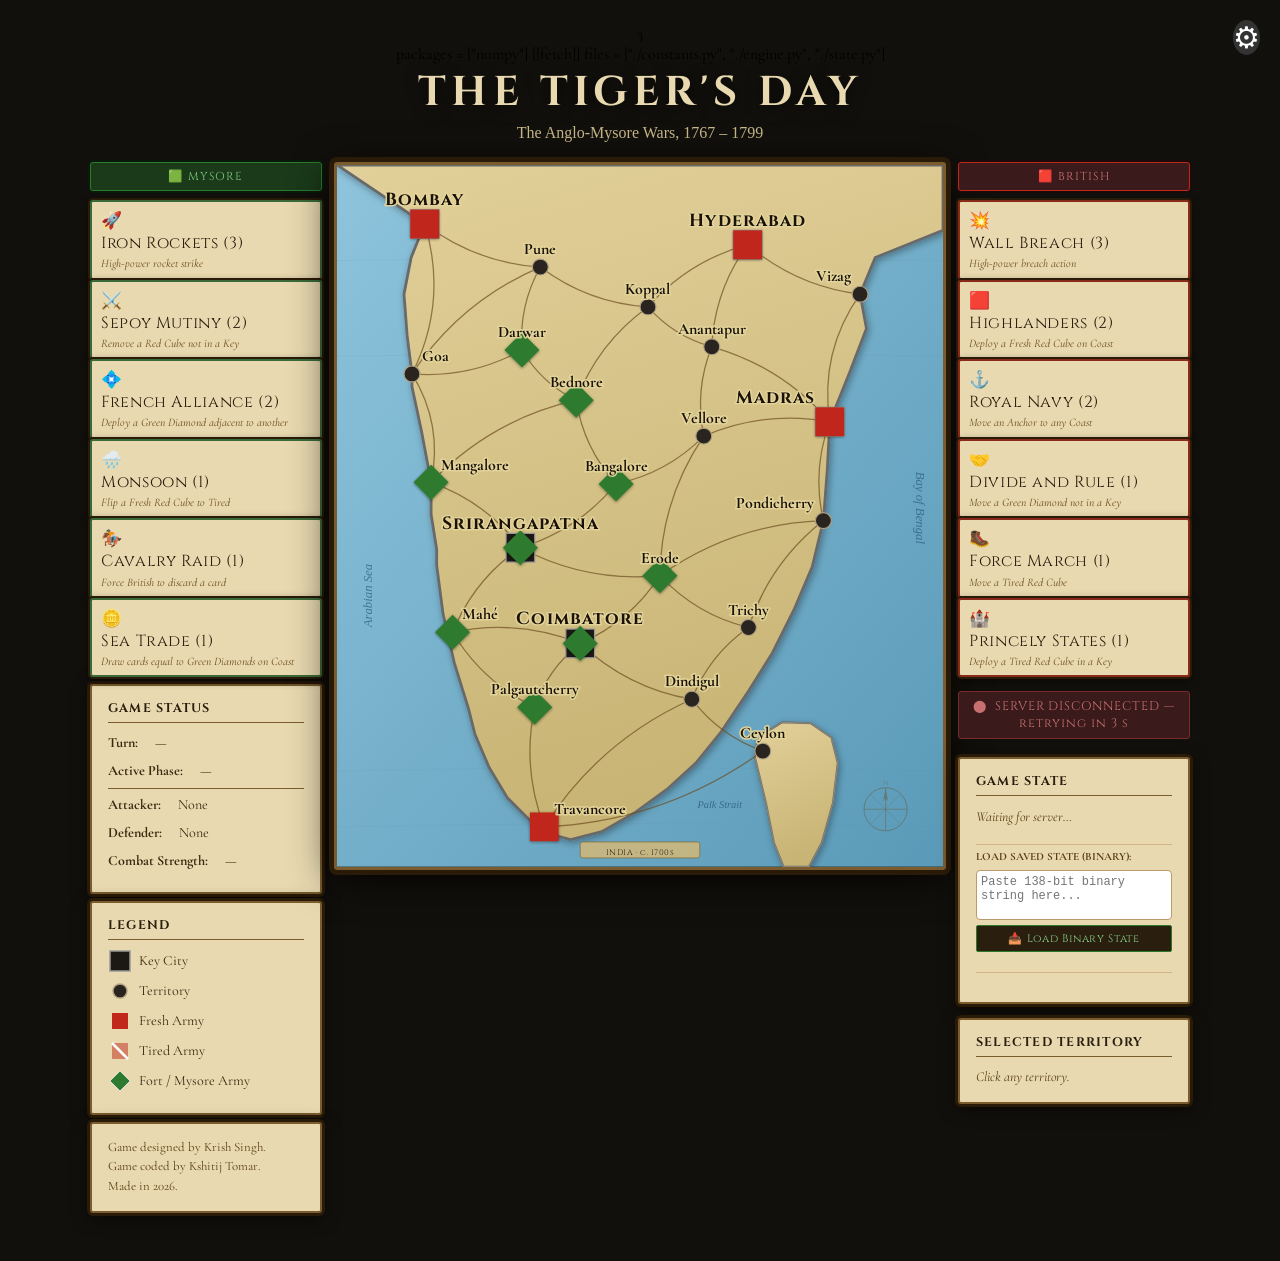
==== game/index.html @ f8526ede "refactor: pyscript integration" ====
<!DOCTYPE html>
<html lang="en">
<head>
    <meta charset="UTF-8">
    <meta name="viewport" content="width=device-width, initial-scale=1.0">
    <title>The Tiger's Day – The Anglo-Mysore Wars</title>
    
    <link href="https://fonts.googleapis.com/css2?family=IM+Fell+English:ital@0;1&family=Cinzel:wght@400;700&family=Cormorant+Garamond:ital,wght@0,400;0,600;1,400&display=swap" rel="stylesheet">
    3
    <link rel="stylesheet" href="https://pyscript.net/releases/2023.11.1/core.css" />
    <script type="module" src="https://pyscript.net/releases/2023.11.1/core.js"></script>
    
    <py-config>
        packages = ["numpy"]
    
        [[fetch]]
        files = ["./constants.py", "./engine.py", "./state.py"]
    </py-config>

    <style>
        /* All original styles remain perfectly intact */
        :root { --parchment: #e8d9b0; --ink: #2a1f0e; --border: #7a5c2e; }
        * { box-sizing: border-box; margin: 0; padding: 0; }
        body { background: #12100c; display: flex; flex-direction: column; align-items: center; min-height: 100vh; padding: 24px 12px 48px; font-family: 'Cormorant Garamond', serif; }
        header { text-align: center; margin-bottom: 20px; animation: fadeDown .8s ease both; }
        header h1 { font-family: 'Cinzel', serif; font-size: clamp(1.5rem, 4vw, 2.6rem); color: #e8d9b0; letter-spacing: .13em; text-shadow: 0 2px 16px #000b; }
        header p { font-family: 'IM Fell English', serif; color: #c9b98a; font-size: 1rem; margin-top: 4px; }
        .layout { display: flex; gap: 12px; align-items: flex-start; width: 100%; max-width: 1100px; }
        .map-card { flex: 1 1 660px; border: 3px solid var(--border); border-radius: 3px; box-shadow: 0 0 0 5px #2a1a08, 0 8px 40px #000d; overflow: hidden; animation: fadeIn 1s ease both .15s; }
        svg#board { display: block; width: 100%; height: auto; }
        .left-section { flex: 0 0 232px; display: flex; flex-direction: column; gap: 7px; animation: fadeIn 1s ease both .3s; }
        .cards-col-header { font-family: 'Cinzel', serif; font-size: .72rem; letter-spacing: .1em; padding: 6px 8px; border-radius: 3px; text-align: center; margin-bottom: 2px; }
        .mysore-col-header { background: #1a3a1a; color: #7acc7a; border: 1px solid #2e7a2e; box-shadow: 0 0 0 2px #0a1a0a; }
        .british-col-header { background: #3a1a1a; color: #cc7070; border: 1px solid #c0281a; box-shadow: 0 0 0 2px #1a0a0a; }
        .player-card { background: var(--parchment); border: 2px solid var(--border); border-radius: 3px; box-shadow: 0 0 0 2px #2a1a08, 0 3px 10px #000a; padding: 8px 9px 7px; cursor: pointer; transition: box-shadow .15s, transform .1s, opacity .2s, filter .2s; position: relative; }
        .player-card:hover:not(.used) { box-shadow: 0 0 0 2px #2a1a08, 0 5px 18px #0009; transform: translateY(-2px); }
        .player-card.used { filter: grayscale(1) brightness(.7); opacity: .45; cursor: default; pointer-events: none; }
        .mysore-card { border-color: #3a6a3a; }
        .british-card { border-color: #8a2a1a; }
        .player-card .card-icon { font-size: 1.05rem; margin-bottom: 3px; display: block; }
        .player-card .card-name { font-family: 'Cinzel', serif; font-size: rem; letter-spacing: .04em; color: var(--ink); line-height: 1.2; margin-bottom: 3px; }
        .player-card .card-desc { font-family: 'Cormorant Garamond', serif; font-style: italic; font-size: .72rem; color: #6a4a1a; line-height: 1.25; }
        .used-badge { display: none; position: absolute; top: 4px; right: 5px; font-size: .55rem; font-family: 'Cinzel', serif; color: #888; letter-spacing: .05em; }
        .player-card.used .used-badge { display: block; }
        .right-section { flex: 0 0 232px; display: flex; flex-direction: column; gap: 14px; animation: fadeIn 1s ease both .3s; }
        .sidebar { display: flex; flex-direction: column; gap: 14px; }
        .panel { background: var(--parchment); border: 2px solid var(--border); border-radius: 3px; box-shadow: 0 0 0 3px #2a1a08, 0 4px 18px #000a; padding: 14px 16px; }
        .panel h2 { font-family: 'Cinzel', serif; font-size: .78rem; letter-spacing: .1em; color: var(--ink); border-bottom: 1px solid var(--border); padding-bottom: 5px; margin-bottom: 9px; }
        .panel p, .panel li { font-size: .88rem; color: #3a2a10; line-height: 1.55; }
        .panel ul { list-style: none; padding: 0; }
        .panel ul li { margin-bottom: 6px; display: flex; align-items: center; gap: 7px; }
        .quote { font-family: 'IM Fell English', serif; font-style: italic; font-size: .86rem; color: #5a3e18; line-height: 1.6; text-align: center; }
        .action-btn { font-family: 'Cinzel', serif; font-size: .68rem; letter-spacing: .06em; background: #2a1f0e; color: #c9b98a; border: 1px solid var(--border); border-radius: 2px; padding: 5px 10px; cursor: pointer; transition: background .15s; width: 100%; margin-bottom: 5px; }
        .action-btn:hover { background: #3a2f1e; }
        .action-btn.danger { border-color: #8a2a1a; color: #cc8888; }
        .action-btn.safe { border-color: #2a7a2a; color: #88cc88; }
        #status-bar { font-family: 'Cinzel', serif; font-size: .78rem; letter-spacing: .08em; padding: 6px 12px; border-radius: 3px; margin-bottom: 4px; text-align: center; transition: background .3s, color .3s; }
        #status-bar.connected { background: #2a3a1a; color: #8ec870; border: 1px solid #4a7a2a; }
        #status-bar.disconnected { background: #3a1a1a; color: #c87070; border: 1px solid #7a2a2a; }
        #status-bar.waiting { background: #2a2a1a; color: #c8c070; border: 1px solid #7a7a2a; }
        #tooltip { position: fixed; background: #efe0bc; border: 1px solid #7a5c2e; border-radius: 3px; padding: 7px 11px; font-family: 'Cormorant Garamond', serif; font-size: .88rem; color: var(--ink); pointer-events: none; opacity: 0; transition: opacity .15s; z-index: 200; max-width: 170px; box-shadow: 0 3px 12px #0006; }
        #tooltip.show { opacity: 1; }
        #tooltip b { font-family: 'Cinzel', serif; font-size: .75rem; display: block; margin-bottom: 2px; }
        .node-group { cursor: pointer; }
        .node-group.selected-source .sel-ring { opacity: 1 !important; }
        #settings-container { position: fixed; top: 20px; right: 20px; text-align: right; z-index: 1000; }
        #settings-icon { font-size: 30px; background-color: #333; color: white; border-radius: 50%; border: none; cursor: pointer; transition: transform 0.3s ease; }
        #settings-icon:hover { transform: rotate(90deg); }
        #settings-menu { background: rgba(255,255,255,.9); border: 1px solid #ccc; padding: 15px; border-radius: 8px; margin-top: 10px; box-shadow: 0 4px 6px rgba(0,0,0,.1); display: flex; flex-direction: column; gap: 8px; }
        #settings-menu button { font-family: 'Cinzel', serif; font-size: .75rem; padding: 6px 12px; cursor: pointer; border-radius: 2px; border: 1px solid #999; background: #f5f0e8; }
        .hidden { display: none !important; }
        @keyframes fadeIn { from{opacity:0;transform:translateY(10px)} to{opacity:1;transform:none} }
        @keyframes fadeDown { from{opacity:0;transform:translateY(-10px)} to{opacity:1;transform:none} }
    </style>
</head>
<body>

<script type="py" src="./state.py" config="py-config"> </script>

<div id="settings-container">
    <button id="settings-icon" onclick="toggleSettings()">⚙</button>
    <div id="settings-menu" class="hidden">
        <button onclick="sendReset()">Reset Board</button>
        <button onclick="sendUndo()">↩ Undo Last Move</button>
        <button onclick="saveState()">💾 Save Progress</button>
    </div>
</div>

<header>
    <h1>THE TIGER'S DAY</h1>
    <p>The Anglo-Mysore Wars, 1767 – 1799</p>
</header>

<div class="layout">
    <div class="left-section" id="mysore-col">
        <div class="cards-col-header mysore-col-header">🟩 MYSORE</div>
        <div id="mysore-cards-list"></div>
        
    <div class="panel" id="combat-info-panel">
        <h2>GAME STATUS</h2>
        <ul style="font-size: .88rem; color: #3a2a10; line-height: 1.55;">
            <li><strong>Turn:</strong>&nbsp;<span id="ui-turn-number">—</span></li>
            <li><strong>Active Phase:</strong>&nbsp;<span id="ui-who-move">—</span></li>
            <hr style="border: 0; border-top: 1px solid #7a5c2e; margin: 5px 0;">
            <li><strong>Attacker:</strong>&nbsp;<span id="ui-attacker">None</span></li>
            <li><strong>Defender:</strong>&nbsp;<span id="ui-defender">None</span></li>
            <li><strong>Combat Strength:</strong>&nbsp;<span id="ui-combat-strength">—</span></li>
        </ul>
    </div>

        <div class="panel">
            <h2>LEGEND</h2>
            <ul>
                <li><svg width="24" height="24"><rect x="2" y="2" width="20" height="20" fill="#1c1814" stroke="#999" stroke-width="1.5"/></svg> Key City</li>
                <li><svg width="24" height="24"><circle cx="12" cy="12" r="7" fill="#2a2420" stroke="#b0a080" stroke-width="1.4"/></svg> Territory</li>
                <li><svg width="24" height="24"><rect x="4" y="4" width="16" height="16" fill="#c0281a"/></svg> Fresh Army</li>
                <li><svg width="24" height="24"><rect x="4" y="4" width="16" height="16" fill="#c0281a" opacity=".5"/><line x1="4" y1="4" x2="20" y2="20" stroke="white" stroke-width="2.5"/></svg> Tired Army</li>
                <li><svg width="24" height="24"><polygon points="12,2 22,12 12,22 2,12" fill="#2e7a2e" stroke="#eee" stroke-width=".8"/></svg> Fort / Mysore Army</li>
            </ul>
        </div>
        <div class="panel">
            <p style="font-size:.8rem;color:#5a3e18">Game designed by Krish Singh.</p>
            <p style="font-size:.8rem;color:#5a3e18">Game coded by Kshitij Tomar.</p>
            <p style="font-size:.8rem;color:#5a3e18">Made in 2026.</p>
        </div>
    </div>

    <div class="map-card">
        <svg id="board" viewBox="0 0 760 880" xmlns="http://www.w3.org/2000/svg">
            <defs>
                <linearGradient id="seaGrad" x1="0" y1="0" x2="1" y2="1"><stop offset="0%" stop-color="#8ec4dc"/><stop offset="100%" stop-color="#5a9ab8"/></linearGradient>
                <linearGradient id="landGrad" x1="0" y1="0" x2=".25" y2="1"><stop offset="0%" stop-color="#e2d09a"/><stop offset="100%" stop-color="#c8b474"/></linearGradient>
                <filter id="landshadow"><feDropShadow dx="2" dy="3" stdDeviation="5" flood-color="#0005"/></filter>
                <filter id="nshadow"><feDropShadow dx="0" dy="1" stdDeviation="2" flood-color="#0007"/></filter>
            </defs>
            <rect width="760" height="880" fill="url(#seaGrad)"/>
            <g stroke="#4e88a8" stroke-width=".5" opacity=".25" fill="none">
                <path d="M0,120 Q380,112 760,120"/> <path d="M0,240 Q380,232 760,240"/>
                <path d="M0,760 Q380,752 760,760"/> <path d="M0,830 Q380,822 760,830"/>
            </g>
            <path id="india" d="M 0,0 L 760,0 L 760,82 L 675,116 L 656,162 L 664,205 L 643,260 L 618,322 L 615,380 L 610,446 L 596,504 L 573,558 L 546,612 L 514,663 L 481,712 L 450,750 L 415,782 L 374,812 L 332,836 L 293,846 L 263,838 L 240,820 L 214,794 L 191,756 L 173,714 L 165,682 L 147,624 L 133,563 L 125,502 L 125,482 L 118,438 L 118,398 L 106,334 L 94,278 L 94,262 L 88,214 L 84,162 L 93,116 L 110,74 L 0,0 Z" fill="url(#landGrad)" stroke="#68696b" stroke-width="3.5" filter="url(#landshadow)"/>
            <path id="ceylon-land" d="M 528,718 L 558,699 L 594,700 L 620,718 L 628,750 L 622,800 L 608,850 L 592,880 L 560,880 L 548,850 L 538,800 L 524,742 Z" fill="url(#landGrad)" stroke="#68696b" stroke-width="2.5" filter="url(#landshadow)"/>
            <path d="M 528,718 L 558,699 L 594,700 L 620,718 L 628,750 L 622,800 L 608,850 L 592,880 L 560,880 L 548,850 L 538,800 L 524,742 Z" fill="none" stroke="#e0cfa0" stroke-width=".8" opacity=".5"/>
            <text x="44" y="540" text-anchor="middle" font-family="IM Fell English,serif" font-style="italic" font-size="16" fill="#2a5a7a" opacity=".7" transform="rotate(-90,44,540)">Arabian Sea</text>
            <text x="726" y="430" text-anchor="middle" font-family="IM Fell English,serif" font-style="italic" font-size="16" fill="#2a5a7a" opacity=".7" transform="rotate(90,726,430)">Bay of Bengal</text>
            <text x="480" y="806" text-anchor="middle" font-family="IM Fell English,serif" font-style="italic" font-size="13" fill="#2a5a7a" opacity=".75">Palk Strait</text>
            <g transform="translate(688,808)" opacity=".45">
                <circle r="27" fill="none" stroke="#6a4c1e" stroke-width="1.2"/>
                <line x1="0" y1="-27" x2="0" y2="27" stroke="#6a4c1e" stroke-width="1"/>
                <line x1="-27" y1="0" x2="27" y2="0" stroke="#6a4c1e" stroke-width="1"/>
                <line x1="-19" y1="-19" x2="19" y2="19" stroke="#6a4c1e" stroke-width=".5"/>
                <line x1="19" y1="-19" x2="-19" y2="19" stroke="#6a4c1e" stroke-width=".5"/>
                <polygon points="0,-27 3,-10 0,-14 -3,-10" fill="#6a4c1e"/>
                <text y="-31" text-anchor="middle" font-size="8" font-family="Cinzel,serif" fill="#6a4c1e">N</text>
            </g>
            <g transform="translate(380,860)">
                <rect x="-75" y="-11" width="150" height="20" rx="3" fill="#cdb87e" stroke="#8a6a2e" stroke-width="1" opacity=".9"/>
                <text text-anchor="middle" y="5" font-family="Cinzel,serif" font-size="10" fill="#2a1f0e" letter-spacing=".07em">INDIA · c. 1700s</text>
            </g>
            <g id="edge-layer"></g>
            <g id="node-layer"></g>
        </svg>
    </div>

    <div class="right-section">
        <div class="left-section" id="british-col" style="flex:none">
            <div class="cards-col-header british-col-header">🟥 BRITISH</div>
            <div id="british-cards-list"></div>
        </div>

        <div class="sidebar">
            <div id="status-bar" class="disconnected">⬤ &nbsp;NOT CONNECTED</div>
            <div class="panel">
                <h2>GAME STATE</h2>
                <div id="game-state-panel" style="font-size:.86rem;color:#5a3e18;line-height:1.7"><em>Waiting for server…</em></div>

                <div style="margin-top:15px; border-top: 1px solid #d2b48c; pt: 10px;">
                    <label for="save-input" style="font-size: 0.7rem; font-weight: bold; color: #5a3e18;">LOAD SAVED STATE (BINARY):</label>
                    <textarea id="save-input" 
                            placeholder="Paste 138-bit binary string here..." 
                            style="width: 100%; height: 50px; font-family: monospace; font-size: 0.75rem; margin-top: 5px; border: 1px solid #bc9a6c; border-radius: 4px; padding: 4px; resize: none;"></textarea>
                    
                    <button id="load-state-btn" class="action-btn safe">📥 Load Binary State</button>
                </div>
                <hr style="border: 0; border-top: 1px solid #d2b48c; margin: 15px 0;">
            </div>

            <div class="panel">
                <h2>SELECTED TERRITORY</h2>
                <div id="info-panel" style="font-size:.86rem;color:#5a3e18;line-height:1.6"><em>Click any territory.</em></div>
                <div id="action-buttons" style="margin-top:9px;display:none;flex-direction:column;gap:4px">
                    <button class="action-btn" onclick="setTired()">😴 Set Army Tired</button>
                    <button class="action-btn" onclick="setActive()">⚡ Refresh Army</button>
                </div>
            </div>
        </div>
    </div>
</div>

<div id="tooltip"></div>

<script>

var NODES = {
  Bombay:        { x:110, y: 74,  owner:'british', armyType:'active',  key:true,  coast:true,  labelAnchor:{anchor:'middle', dx:0,   dy:-24} },
  Hyderabad:     { x:515, y:100,  owner:'british', armyType:'active',  key:true,  coast:false, labelAnchor:{anchor:'middle', dx:0,   dy:-24} },
  Madras:        { x:618, y:322,  owner:'british', armyType:'active',  key:true,  coast:true,  labelAnchor:{anchor:'end',    dx:-18, dy:-24} },
  Srirangapatna: { x:230, y:480,  owner:'mysore',  armyType:'fort',    key:true,  coast:false, labelAnchor:{anchor:'middle', dx:0,   dy:-24} },
  Coimbatore:    { x:305, y:600,  owner:'mysore',  armyType:'fort',    key:true,  coast:false, labelAnchor:{anchor:'middle', dx:0,   dy:-24} },
  Pune:          { x:255, y:128,  owner:'empty',   armyType:'empty',   key:false, coast:false },
  Koppal:        { x:390, y:178,  owner:'empty',   armyType:'empty',   key:false, coast:false },
  Vizag:         { x:656, y:162,  owner:'empty',   armyType:'empty',   key:false, coast:true,  labelAnchor:{anchor:'end',   dx:-12, dy:-16} },
  Goa:           { x: 94, y:262,  owner:'empty',   armyType:'empty',   key:false, coast:true,  labelAnchor:{anchor:'start', dx: 12, dy:-16} },
  Darwar:        { x:232, y:232,  owner:'mysore',  armyType:'fort',    key:false, coast:false },
  Anantapur:     { x:470, y:228,  owner:'empty',   armyType:'empty',   key:false, coast:false },
  Bednore:       { x:300, y:295,  owner:'mysore',  armyType:'fort',    key:false, coast:false },
  Mangalore:     { x:118, y:398,  owner:'mysore',  armyType:'fort',    key:false, coast:true,  labelAnchor:{anchor:'start', dx: 12, dy:-16} },
  Bangalore:     { x:350, y:400,  owner:'mysore',  armyType:'fort',    key:false, coast:false },
  Vellore:       { x:460, y:340,  owner:'empty',   armyType:'empty',   key:false, coast:false },
  'Mahé':        { x:145, y:586,  owner:'mysore',  armyType:'fort',    key:false, coast:true,  labelAnchor:{anchor:'start', dx: 12, dy:-16} },
  Pondicherry:   { x:610, y:446,  owner:'empty',   armyType:'empty',   key:false, coast:true,  labelAnchor:{anchor:'end',   dx:-12, dy:-16} },
  Erode:         { x:405, y:515,  owner:'mysore',  armyType:'fort',    key:false, coast:false },
  Trichy:        { x:516, y:580,  owner:'empty',   armyType:'empty',   key:false, coast:false },
  Palgautcherry: { x:248, y:680,  owner:'mysore',  armyType:'fort',    key:false, coast:false },
  Dindigul:      { x:445, y:670,  owner:'empty',   armyType:'empty',   key:false, coast:false },
  Travancore:    { x:260, y:830,  owner:'british', armyType:'active',  key:false, coast:true,  labelAnchor:{anchor:'start', dx: 12, dy:-16} },
  Ceylon:        { x:534, y:735,  owner:'empty',   armyType:'empty',   key:false, coast:true  },
};

const EDGES = [
  ['Bombay', 'Pune'],
  ['Bombay', 'Goa', {curve: -0.2}],
  ['Hyderabad', 'Koppal'],
  ['Hyderabad', 'Vizag'],
  ['Hyderabad', 'Anantapur'],
  ['Madras', 'Vizag', {curve: -0.2}],
  ['Madras', 'Anantapur'],
  ['Madras', 'Vellore'],
  ['Madras', 'Pondicherry'],
  ['Srirangapatna', 'Mangalore'],
  ['Srirangapatna', 'Bangalore'],
  ['Srirangapatna', 'Mahé'],
  ['Srirangapatna', 'Erode'],
  ['Coimbatore', 'Mahé'],
  ['Coimbatore', 'Erode'],
  ['Coimbatore', 'Palgautcherry'],
  ['Coimbatore', 'Dindigul'],
  ['Pune', 'Koppal'],
  ['Pune', 'Goa'],
  ['Pune', 'Darwar'],
  ['Koppal', 'Anantapur'],
  ['Koppal', 'Bednore'],
  ['Goa', 'Darwar'],
  ['Goa', 'Mangalore', {curve: -0.2}],
  ['Darwar', 'Bednore'],
  ['Anantapur', 'Vellore'],
  ['Bednore', 'Mangalore'],
  ['Bednore', 'Bangalore'],
  ['Bangalore', 'Vellore'],
  ['Vellore', 'Erode'],
  ['Mahé', 'Palgautcherry'],
  ['Pondicherry', 'Erode'],
  ['Pondicherry', 'Trichy'],
  ['Erode', 'Trichy'],
  ['Trichy', 'Dindigul'],
  ['Palgautcherry', 'Travancore'],
  ['Dindigul', 'Travancore'],
  ['Dindigul', 'Ceylon'],
  ['Travancore', 'Ceylon']
];

const adjacency = {};
for (const [a, b] of EDGES) {
  (adjacency[a] = adjacency[a] || []).push(b);
  (adjacency[b] = adjacency[b] || []).push(a);
}
for (const k of Object.keys(adjacency)) adjacency[k] = [...new Set(adjacency[k])];

const BRITISH_CARD_DATA = [
  { name: 'Wall Breach (3)',      icon: '💥',  desc: 'High-power breach action' },
  { name: 'Highlanders (2)',      icon: '🟥',  desc: 'Deploy a Fresh Red Cube on Coast' },
  { name: 'Royal Navy (2)',       icon: '⚓',  desc: 'Move an Anchor to any Coast' },
  { name: 'Divide and Rule (1)',  icon: '🤝',  desc: 'Move a Green Diamond not in a Key' },
  { name: 'Force March (1)',      icon: '🥾',  desc: 'Move a Tired Red Cube' },
  { name: 'Princely States (1)',  icon: '🏰',  desc: 'Deploy a Tired Red Cube in a Key' },
];

const MYSORE_CARD_DATA = [
  { name: 'Iron Rockets (3)',     icon: '🚀',  desc: 'High-power rocket strike' },
  { name: 'Sepoy Mutiny (2)',     icon: '⚔️',  desc: 'Remove a Red Cube not in a Key' },
  { name: 'French Alliance (2)',  icon: '💠',  desc: 'Deploy a Green Diamond adjacent to another' },
  { name: 'Monsoon (1)',          icon: '🌧️',  desc: 'Flip a Fresh Red Cube to Tired' },
  { name: 'Cavalry Raid (1)',     icon: '🏇',  desc: 'Force British to discard a card' },
  { name: 'Sea Trade (1)',        icon: '🪙',  desc: 'Draw cards equal to Green Diamonds on Coast' },
];

const SVG_NS = 'http://www.w3.org/2000/svg';

function splineControlPoint(ax, ay, bx, by, f=0.18) {
  const mx=(ax+bx)/2, my=(ay+by)/2, dx=bx-ax, dy=by-ay;
  const len=Math.sqrt(dx*dx+dy*dy);
  return { cx: mx+(-dy/len)*len*f, cy: my+(dx/len)*len*f };
}

function renderEdges() {
  const layer = document.getElementById('edge-layer');
  layer.innerHTML = '';
  for (const edge of EDGES) {
    const [aName, bName, opts={}] = edge;
    const a=NODES[aName], b=NODES[bName];
    if (!a||!b) continue;
    const {cx,cy} = splineControlPoint(a.x,a.y,b.x,b.y, opts.curve||0.15);
    const path = document.createElementNS(SVG_NS,'path');
    path.setAttribute('d',`M ${a.x},${a.y} Q ${cx},${cy} ${b.x},${b.y}`);
    path.setAttribute('fill','none');
    path.setAttribute('stroke','#6a4c1e');
    path.setAttribute('stroke-width','1.6');
    path.setAttribute('stroke-linecap','round');
    if (opts.sea) { path.setAttribute('stroke-dasharray','5,4'); path.setAttribute('opacity','0.55'); }
    else          { path.setAttribute('opacity','0.68'); }
    layer.appendChild(path);
  }
}

window.updateCombatInfo = function(turnNum, whoMove, attacker, defender, strength) {
    document.getElementById('ui-turn-number').innerText = turnNum;
    document.getElementById('ui-who-move').innerText = whoMove;
    document.getElementById('ui-attacker').innerText = attacker;
    document.getElementById('ui-defender').innerText = defender;
    document.getElementById('ui-combat-strength').innerText = strength;
};

// NOTE: Now accessible to PyScript directly via window.renderNodes()
window.renderNodes = function renderNodes() {
  const layer = document.getElementById('node-layer');
  layer.innerHTML = '';
  for (const [name, data] of Object.entries(window.NODES)) {
    const {x, y, owner, key, coast} = data;
    const armyType = data.armyType || 'empty';
    const la = data.labelAnchor || {anchor:'middle', dx:0, dy: key?-24:-16};
    const anchor = la.anchor||'middle', ldx=la.dx||0, ldy=la.dy||(key?-24:-16);

    const g = document.createElementNS(SVG_NS,'g');
    g.setAttribute('class','node-group');
    g.setAttribute('transform',`translate(${x},${y})`);
    g.dataset.name=name; g.dataset.owner=owner;
    g.dataset.armyType=armyType;
    g.dataset.key=String(key); g.dataset.coast=String(coast);
    g.addEventListener('click', ()=>handleNodeClick(g));
    g.addEventListener('mousemove', tooltipShow);
    g.addEventListener('mouseleave', tooltipHide);

    const ring = document.createElementNS(SVG_NS,'circle');
    ring.setAttribute('class','sel-ring');
    ring.setAttribute('r', key?'22':'15');
    ring.setAttribute('fill','none'); ring.setAttribute('stroke','#d4a030');
    ring.setAttribute('stroke-width','2'); ring.setAttribute('opacity','0');
    g.appendChild(ring);

    if (key) {
      const sq = document.createElementNS(SVG_NS,'rect');
      sq.setAttribute('x','-18'); sq.setAttribute('y','-18');
      sq.setAttribute('width','36'); sq.setAttribute('height','36');
      sq.setAttribute('fill','#1c1814'); sq.setAttribute('stroke','#999');
      sq.setAttribute('stroke-width','1.5');
      g.appendChild(sq);
    } else {
      const circ=document.createElementNS(SVG_NS,'circle');
      circ.setAttribute('r','10'); circ.setAttribute('fill','#2a2420');
      circ.setAttribute('stroke','#b0a080'); circ.setAttribute('stroke-width','1.4');
      g.appendChild(circ);
    }

    if (armyType === 'fort') {
      const p = document.createElementNS(SVG_NS,'polygon');
      p.setAttribute('points','0,-22 22,0 0,22 -22,0');
      p.setAttribute('fill','#2e7a2e');
      p.setAttribute('filter','url(#nshadow)');
      g.appendChild(p);

    } else if (armyType === 'active' || armyType === 'tired') {
      const isTired = armyType === 'tired';
      const opacity = isTired ? '0.55' : '1';

      if (owner === 'british') {
        const p = document.createElementNS(SVG_NS,'rect');
        p.setAttribute('x','-18'); p.setAttribute('y','-18');
        p.setAttribute('width','36'); p.setAttribute('height','36');
        p.setAttribute('fill','#c0281a');
        p.setAttribute('opacity', opacity);
        p.setAttribute('filter','url(#nshadow)');
        g.appendChild(p);
      } else if (owner === 'mysore') {
        const p = document.createElementNS(SVG_NS,'polygon');
        p.setAttribute('points','0,-25 25,0 0,25 -25,0');
        p.setAttribute('fill','#2e7a2e');
        p.setAttribute('opacity', opacity);
        p.setAttribute('filter','url(#nshadow)');
        g.appendChild(p);
      }

      if (isTired) {
        const slash = document.createElementNS(SVG_NS,'line');
        slash.setAttribute('x1','-13'); slash.setAttribute('y1','-13');
        slash.setAttribute('x2','13'); slash.setAttribute('y2','13');
        slash.setAttribute('stroke','rgba(255,255,255,0.85)');
        slash.setAttribute('stroke-width','3');
        slash.setAttribute('stroke-linecap','round');
        g.appendChild(slash);
        const zt = document.createElementNS(SVG_NS,'text');
        zt.setAttribute('x','10'); zt.setAttribute('y','-10');
        zt.setAttribute('font-family','Cinzel,serif');
        zt.setAttribute('font-size','9');
        zt.setAttribute('font-weight','700');
        zt.setAttribute('fill','rgba(255,255,255,0.9)');
        zt.setAttribute('stroke','rgba(0,0,0,0.5)');
        zt.setAttribute('stroke-width','1');
        zt.textContent = 'Z';
        g.appendChild(zt);
      }
    }

    const makeLabel = isHalo => {
      const t=document.createElementNS(SVG_NS,'text');
      t.setAttribute('dy',String(ldy)); t.setAttribute('dx',String(ldx));
      t.setAttribute('text-anchor',anchor);
      t.setAttribute('font-family', key?'Cinzel,serif':'Cormorant Garamond,serif');
      t.setAttribute('font-size', key?'22':'20'); t.setAttribute('font-weight','700');
      if (key) t.setAttribute('letter-spacing','.06em');
      if (isHalo) {
        t.setAttribute('stroke','rgba(228,213,155,0.92)'); t.setAttribute('stroke-width','4');
        t.setAttribute('stroke-linejoin','round'); t.setAttribute('fill','none');
        t.setAttribute('paint-order','stroke');
      } else { t.setAttribute('fill','#1a1208'); }
      t.textContent = name;
      return t;
    };
    g.appendChild(makeLabel(true));
    g.appendChild(makeLabel(false));
    layer.appendChild(g);
  }
}

window.renderCards = function renderCards(britishAvail, mysoreAvail) {
  const bList = document.getElementById('british-cards-list');
  const mList = document.getElementById('mysore-cards-list');
  bList.innerHTML = '';
  mList.innerHTML = '';

  BRITISH_CARD_DATA.forEach((card, i) => {
    const div = document.createElement('div');
    const usable = britishAvail[i];
    div.className = 'player-card british-card' + (usable ? '' : ' used');
    div.innerHTML = `<span class="used-badge">USED</span><span class="card-icon">${card.icon}</span><div class="card-name">${card.name}</div><div class="card-desc">${card.desc}</div>`;
    if (usable) { div.title = 'Click to play this card'; div.addEventListener('click', () => playCard('british', i)); }
    bList.appendChild(div);
  });

  MYSORE_CARD_DATA.forEach((card, i) => {
    const div = document.createElement('div');
    const usable = mysoreAvail[i];
    div.className = 'player-card mysore-card' + (usable ? '' : ' used');
    div.innerHTML = `<span class="used-badge">USED</span><span class="card-icon">${card.icon}</span><div class="card-name">${card.name}</div><div class="card-desc">${card.desc}</div>`;
    if (usable) { div.title = 'Click to play this card'; div.addEventListener('click', () => playCard('mysore', i)); }
    mList.appendChild(div);
  });
}

const tooltip   = document.getElementById('tooltip');
const infoPanel = document.getElementById('info-panel');
const actionBtns = document.getElementById('action-buttons');
let selectedTerritoryName = null;

function updateInfoPanel(name, owner, armyType, key, coast) {
  selectedTerritoryName = name;
  const adj = (adjacency[name]||[]).join(', ') || '—';
  const ownerColor = { british:'#c0281a', mysore:'#2e7a2e', empty:'#666' };
  const col = ownerColor[owner]||'#666';
  const label = owner==='empty' ? 'Unoccupied' : owner.charAt(0).toUpperCase()+owner.slice(1);
  const armyLabel = { active:'⚔ Fresh Army', tired:'😴 Tired Army', fort:'🏰 Fort', empty:'—' };
  infoPanel.innerHTML = `
    <strong style="font-family:Cinzel,serif;font-size:.82rem">${name}</strong><br>
    <span style="color:${col}">${label}</span>
    &nbsp;<em style="font-size:.78rem">${armyLabel[armyType]||''}</em>
    ${key==='true'  ? '<br><em style="font-size:.78rem">⬛ Key City</em>' : ''}
    ${coast==='true'? '<br><em style="font-size:.78rem">🌊 Coastal</em>'  : ''}
    <br><span style="color:#8a6830;font-size:.76rem;letter-spacing:.04em">ADJACENT:</span><br>
    <span style="font-size:.8rem">${adj}</span>
  `;
  const hasArmy = armyType === 'active' || armyType === 'tired';
  actionBtns.style.display = hasArmy ? 'flex' : 'none';
}

function tooltipShow(e) {
  const g=e.currentTarget;
  const armyType = g.dataset.armyType || 'empty';
  const owner = g.dataset.owner==='empty' ? 'Unoccupied' : g.dataset.owner;
  const armyLabel = { active:' · Fresh', tired:' · Tired', fort:' · Fort', empty:'' };
  tooltip.innerHTML=`<b>${g.dataset.name}</b>${owner}${armyLabel[armyType]||''}`;
  tooltip.classList.add('show');
  tooltip.style.left=(e.clientX+14)+'px'; tooltip.style.top=(e.clientY+14)+'px';
}
function tooltipHide() { tooltip.classList.remove('show'); }

let selectedSource = null;
function handleNodeClick(g) {
  const name     = g.dataset.name;
  const owner    = g.dataset.owner;
  const armyType = g.dataset.armyType || 'empty';

  updateInfoPanel(name, owner, armyType, g.dataset.key, g.dataset.coast);
  document.querySelectorAll('.sel-ring').forEach(r => r.setAttribute('opacity','0'));

  if (!selectedSource) {
    selectedSource = name;
    g.querySelector('.sel-ring').setAttribute('opacity','1');
  } else {
    if (selectedSource === name) { selectedSource = null; } 
    else { const from = selectedSource; selectedSource = null; sendMove(from, name); }
  }
}

const WS_URL = 'ws://localhost:8887';
const statusBar      = document.getElementById('status-bar');
const gameStatePanel = document.getElementById('game-state-panel');
let ws = null;
let lastState = null;

function connect() {
  setStatus('waiting', '⬤ &nbsp;CONNECTING…');
  ws = new WebSocket(WS_URL);
  ws.onopen = () => { setStatus('connected', '⬤ &nbsp;SERVER CONNECTED'); };
  ws.onclose = () => { setStatus('disconnected', '⬤ &nbsp;SERVER DISCONNECTED — retrying in 3 s'); setTimeout(connect, 3000); };
  ws.onmessage = (event) => {
    try { handleServerMessage(JSON.parse(event.data)); } catch(e) {}
  };
}

function handleServerMessage(msg) {
  switch (msg.type) {
    case 'STATE':
      lastState = msg;
      applyBoard(msg.territories);
      renderCards(msg.britishCards, msg.mysoreCards);
      updateGameStatePanel(msg.turn, msg.maxTurns, msg.whoToMove, msg.winner);
      break;
    case 'MOVE_RESULT':
      if (msg.status === 'invalid') { flashStatus('⚠ &nbsp;' + msg.reason, 1800); } 
      else {
        applyBoard(msg.territories);
        renderCards(msg.britishCards || [], msg.mysoreCards || []);
        updateGameStatePanel(msg.turn, msg.maxTurns||4, msg.whoToMove, msg.winner);
        if (msg.winner) showGameOver(msg.winner);
      }
      break;
    case 'GAME_OVER': showGameOver(msg.winner); break;
  }
}

function applyBoard(territories) {
  if (!territories) return;
  for (const t of territories) {
    if (NODES[t.name]) {
      NODES[t.name].owner    = t.owner;
      NODES[t.name].armyType = t.armyType;
    }
  }
  window.renderNodes();
}

function updateGameStatePanel(turn, maxTurns, whoToMove, winner) {
  if (winner) {
    const col = winner === 'british' ? '#c0281a' : '#2e7a2e';
    gameStatePanel.innerHTML = `<strong style="color:${col}">GAME OVER</strong><br><span style="color:${col}">${capitalize(winner)} wins!</span>`;
    return;
  }
  const phaseColor = whoToMove === 'British Move' ? '#c0281a' : whoToMove === 'Mysore Card'  ? '#2e7a2e' : '#c8a030';
  gameStatePanel.innerHTML = `Turn <strong>${turn}</strong> of <strong>${maxTurns}</strong><br><span style="color:${phaseColor};font-weight:700">${whoToMove||'—'}</span>`;
}

function sendMove(from, to) { send({ type:'MOVE', from, to }); }
function playCard(player, cardIndex) { send({ type:'CARD_PLAY', player, cardIndex }); }
function setTired() { if (selectedTerritoryName) send({ type:'SET_TIRED', territory: selectedTerritoryName }); }
function setActive() { if (selectedTerritoryName) send({ type:'SET_ACTIVE', territory: selectedTerritoryName }); }
function sendNextPhase() { send({ type:'NEXT_PHASE' }); }
function sendUndo() { send({ type:'UNDO' }); }
function sendReset() { send({ type:'RESET' }); }
function send(obj) { if (ws && ws.readyState === WebSocket.OPEN) ws.send(JSON.stringify(obj)); else flashStatus('⚠ &nbsp;Not connected', 1800); }

function saveState() {
  if (!lastState) { alert('No state to save yet.'); return; }
  const blob = new Blob([JSON.stringify(lastState, null, 2)], { type:'application/json' });
  const a = document.createElement('a');
  a.href = URL.createObjectURL(blob);
  a.download = `tigers-day-turn${lastState.turn || 1}.json`;
  a.click();
}

function setStatus(cls, html) { statusBar.className = cls; statusBar.innerHTML = html; }
let _flashTimer = null;
function flashStatus(html, ms) {
  const prev = statusBar.innerHTML, prevCls = statusBar.className;
  setStatus('waiting', html);
  clearTimeout(_flashTimer);
  _flashTimer = setTimeout(() => setStatus(prevCls, prev), ms);
}
function showGameOver(winner) { alert(winner === 'british' ? '🟥 The British East India Company has conquered the Deccan.' : '🟩 Mysore has endured.'); }
function capitalize(s) { return s ? s.charAt(0).toUpperCase()+s.slice(1) : ''; }
function toggleSettings() { document.getElementById('settings-menu').classList.toggle('hidden'); }

window.onclick = function(e) {
  const menu = document.getElementById('settings-menu');
  const icon = document.getElementById('settings-icon');
  if (e.target !== icon && !menu.contains(e.target)) menu.classList.add('hidden');
};

renderEdges();
window.renderNodes();
renderCards([true,true,true,true,true,true], [true,true,true,true,true,true]);
connect();
</script>
</body>
</html>
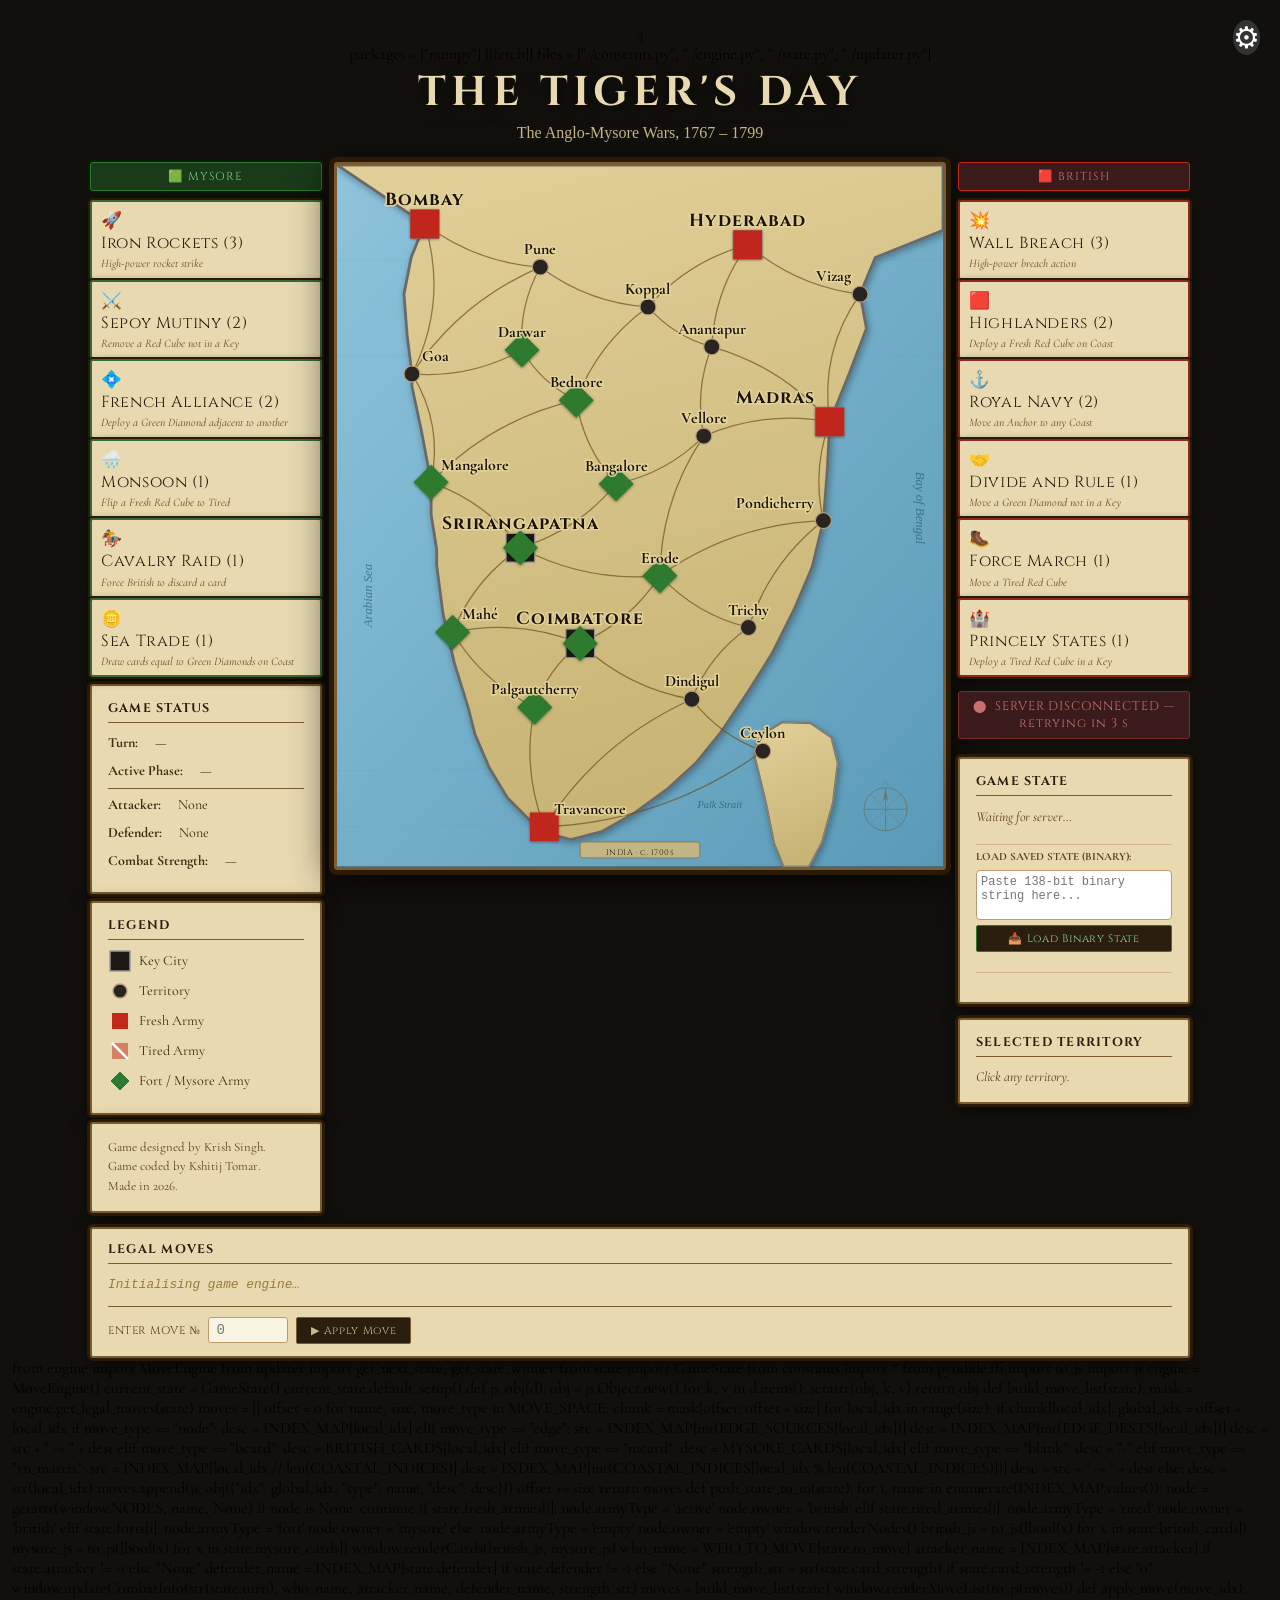
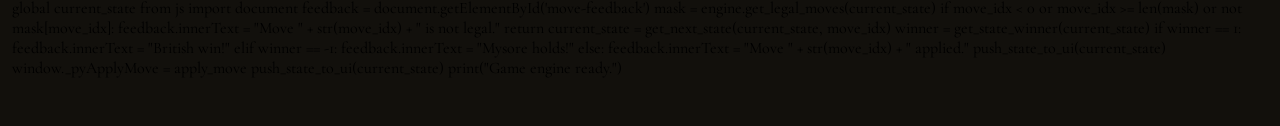
==== commit fb186740: "feat: player to player implemented v0" ====
--- a/game/index.html
+++ b/game/index.html
@@ -14,7 +14,7 @@
         packages = ["numpy"]
     
         [[fetch]]
-        files = ["./constants.py", "./engine.py", "./state.py"]
+        files = ["./constants.py", "./engine.py", "./state.py", "./updater.py"]
     </py-config>
 
     <style>
@@ -71,6 +71,27 @@
         .hidden { display: none !important; }
         @keyframes fadeIn { from{opacity:0;transform:translateY(10px)} to{opacity:1;transform:none} }
         @keyframes fadeDown { from{opacity:0;transform:translateY(-10px)} to{opacity:1;transform:none} }
+
+        /* Move Console */
+        .move-console { width: 100%; max-width: 1100px; margin-top: 14px; animation: fadeIn 1s ease both .4s; }
+        .move-console .panel { padding: 12px 16px; }
+        .move-console h2 { font-family: 'Cinzel', serif; font-size: .78rem; letter-spacing: .1em; color: var(--ink); border-bottom: 1px solid var(--border); padding-bottom: 5px; margin-bottom: 10px; }
+        #move-list { font-family: monospace; font-size: .80rem; color: #3a2a10; line-height: 1.7; max-height: 220px; overflow-y: auto; padding-right: 4px; }
+        #move-list::-webkit-scrollbar { width: 5px; }
+        #move-list::-webkit-scrollbar-thumb { background: #b09060; border-radius: 3px; }
+        .move-entry { display: flex; gap: 8px; padding: 1px 4px; border-radius: 2px; cursor: pointer; transition: background .1s; }
+        .move-entry:hover { background: #d4c090; }
+        .move-entry.highlighted { background: #c8b060; font-weight: 700; }
+        .move-idx  { color: #9a7a3a; min-width: 32px; text-align: right; flex-shrink: 0; }
+        .move-type { color: #7a4a1a; font-family: 'Cinzel', serif; font-size: .68rem; min-width: 130px; flex-shrink: 0; }
+        .move-desc { color: #3a2a10; }
+        .console-input-row { display: flex; gap: 8px; align-items: center; margin-top: 10px; border-top: 1px solid var(--border); padding-top: 10px; flex-wrap: wrap; }
+        .console-input-row label { font-family: 'Cinzel', serif; font-size: .70rem; color: #5a3e18; letter-spacing: .05em; white-space: nowrap; }
+        #move-number-input { font-family: monospace; font-size: .88rem; width: 80px; padding: 4px 7px; border: 1px solid #bc9a6c; border-radius: 3px; background: #faf4e4; color: var(--ink); }
+        #submit-move-btn { font-family: 'Cinzel', serif; font-size: .68rem; letter-spacing: .06em; background: #2a1f0e; color: #c9b98a; border: 1px solid var(--border); border-radius: 2px; padding: 5px 14px; cursor: pointer; transition: background .15s; }
+        #submit-move-btn:hover { background: #3a2f1e; }
+        #move-feedback { font-family: 'IM Fell English', serif; font-size: .80rem; color: #5a3e18; font-style: italic; flex: 1; min-width: 120px; }
+        #move-count-badge { font-family: 'Cinzel', serif; font-size: .65rem; color: #9a7a3a; margin-left: 6px; }
     </style>
 </head>
 <body>
@@ -193,6 +214,19 @@
                     <button class="action-btn" onclick="setActive()">⚡ Refresh Army</button>
                 </div>
             </div>
+        </div>
+    </div>
+</div>
+
+<div class="move-console">
+    <div class="panel">
+        <h2>LEGAL MOVES <span id="move-count-badge"></span></h2>
+        <div id="move-list"><em style="color:#9a7a3a">Initialising game engine…</em></div>
+        <div class="console-input-row">
+            <label for="move-number-input">ENTER MOVE №</label>
+            <input id="move-number-input" type="number" min="0" placeholder="0" />
+            <button id="submit-move-btn" onclick="submitMove()">▶ Apply Move</button>
+            <span id="move-feedback"></span>
         </div>
     </div>
 </div>
@@ -618,6 +652,153 @@
 window.renderNodes();
 renderCards([true,true,true,true,true,true], [true,true,true,true,true,true]);
 connect();
+
+// ── Move Console ──────────────────────────────────────────────────────────────
+
+window.renderMoveList = function(moves) {
+    const list = document.getElementById('move-list');
+    const badge = document.getElementById('move-count-badge');
+    if (!moves || moves.length === 0) {
+        list.innerHTML = '<em style="color:#9a7a3a">No legal moves available.</em>';
+        badge.textContent = '';
+        return;
+    }
+    badge.textContent = '(' + moves.length + ')';
+    list.innerHTML = moves.map(function(m) {
+        return '<div class="move-entry" onclick="highlightMove(' + m.idx + ')" id="move-entry-' + m.idx + '">' +
+            '<span class="move-idx">' + m.idx + '</span>' +
+            '<span class="move-type">' + m.type + '</span>' +
+            '<span class="move-desc">' + m.desc + '</span>' +
+            '</div>';
+    }).join('');
+};
+
+function highlightMove(idx) {
+    document.querySelectorAll('.move-entry').forEach(function(e) { e.classList.remove('highlighted'); });
+    var el = document.getElementById('move-entry-' + idx);
+    if (el) { el.classList.add('highlighted'); el.scrollIntoView({block:'nearest'}); }
+    document.getElementById('move-number-input').value = idx;
+}
+
+function submitMove() {
+    var raw = document.getElementById('move-number-input').value.trim();
+    var feedback = document.getElementById('move-feedback');
+    if (raw === '') { feedback.textContent = 'Enter a move number first.'; return; }
+    var idx = parseInt(raw, 10);
+    if (isNaN(idx)) { feedback.textContent = 'Invalid number.'; return; }
+    feedback.textContent = '...';
+    if (window._pyApplyMove) {
+        window._pyApplyMove(idx);
+    } else {
+        feedback.textContent = 'Engine not ready yet.';
+    }
+}
 </script>
+
+<py-script>
+from engine import MoveEngine
+from updater import get_next_state, get_state_winner
+from state import GameState
+from constants import *
+from pyodide.ffi import to_js
+import js
+
+engine = MoveEngine()
+current_state = GameState()
+current_state.default_setup()
+
+def js_obj(d):
+    obj = js.Object.new()
+    for k, v in d.items():
+        setattr(obj, k, v)
+    return obj
+
+def build_move_list(state):
+    mask = engine.get_legal_moves(state)
+    moves = []
+    offset = 0
+    for name, size, move_type in MOVE_SPACE:
+        chunk = mask[offset: offset + size]
+        for local_idx in range(size):
+            if chunk[local_idx]:
+                global_idx = offset + local_idx
+                if move_type == "node":
+                    desc = INDEX_MAP[local_idx]
+                elif move_type == "edge":
+                    src  = INDEX_MAP[int(EDGE_SOURCES[local_idx])]
+                    dest = INDEX_MAP[int(EDGE_DESTS[local_idx])]
+                    desc = src + " -> " + dest
+                elif move_type == "bcard":
+                    desc = BRITISH_CARDS[local_idx]
+                elif move_type == "mcard":
+                    desc = MYSORE_CARDS[local_idx]
+                elif move_type == "blank":
+                    desc = "-"
+                elif move_type == "rn_matrix":
+                    src  = INDEX_MAP[local_idx // len(COASTAL_INDICES)]
+                    dest = INDEX_MAP[int(COASTAL_INDICES[local_idx % len(COASTAL_INDICES)])]
+                    desc = src + " -> " + dest
+                else:
+                    desc = str(local_idx)
+                moves.append(js_obj({"idx": global_idx, "type": name, "desc": desc}))
+        offset += size
+    return moves
+
+def push_state_to_ui(state):
+    for i, name in enumerate(INDEX_MAP.values()):
+        node = getattr(window.NODES, name, None)
+        if node is None:
+            continue
+        if state.fresh_armies[i]:
+            node.armyType = 'active'
+            node.owner    = 'british'
+        elif state.tired_armies[i]:
+            node.armyType = 'tired'
+            node.owner    = 'british'
+        elif state.forts[i]:
+            node.armyType = 'fort'
+            node.owner    = 'mysore'
+        else:
+            node.armyType = 'empty'
+            node.owner    = 'empty'
+
+    window.renderNodes()
+
+    british_js = to_js([bool(x) for x in state.british_cards])
+    mysore_js  = to_js([bool(x) for x in state.mysore_cards])
+    window.renderCards(british_js, mysore_js)
+
+    who_name = WHO_TO_MOVE[state.to_move]
+    attacker_name = INDEX_MAP[state.attacker] if state.attacker != -1 else "None"
+    defender_name = INDEX_MAP[state.defender] if state.defender != -1 else "None"
+    strength_str  = str(state.card_strength) if state.card_strength != -1 else "0"
+    window.updateCombatInfo(str(state.turn), who_name, attacker_name, defender_name, strength_str)
+
+    moves = build_move_list(state)
+    window.renderMoveList(to_js(moves))
+
+def apply_move(move_idx):
+    global current_state
+    from js import document
+    feedback = document.getElementById('move-feedback')
+    mask = engine.get_legal_moves(current_state)
+    if move_idx < 0 or move_idx >= len(mask) or not mask[move_idx]:
+        feedback.innerText = "Move " + str(move_idx) + " is not legal."
+        return
+    current_state = get_next_state(current_state, move_idx)
+    winner = get_state_winner(current_state)
+    if winner == 1:
+        feedback.innerText = "British win!"
+    elif winner == -1:
+        feedback.innerText = "Mysore holds!"
+    else:
+        feedback.innerText = "Move " + str(move_idx) + " applied."
+    push_state_to_ui(current_state)
+
+window._pyApplyMove = apply_move
+push_state_to_ui(current_state)
+print("Game engine ready.")
+</py-script>
+
 </body>
 </html>
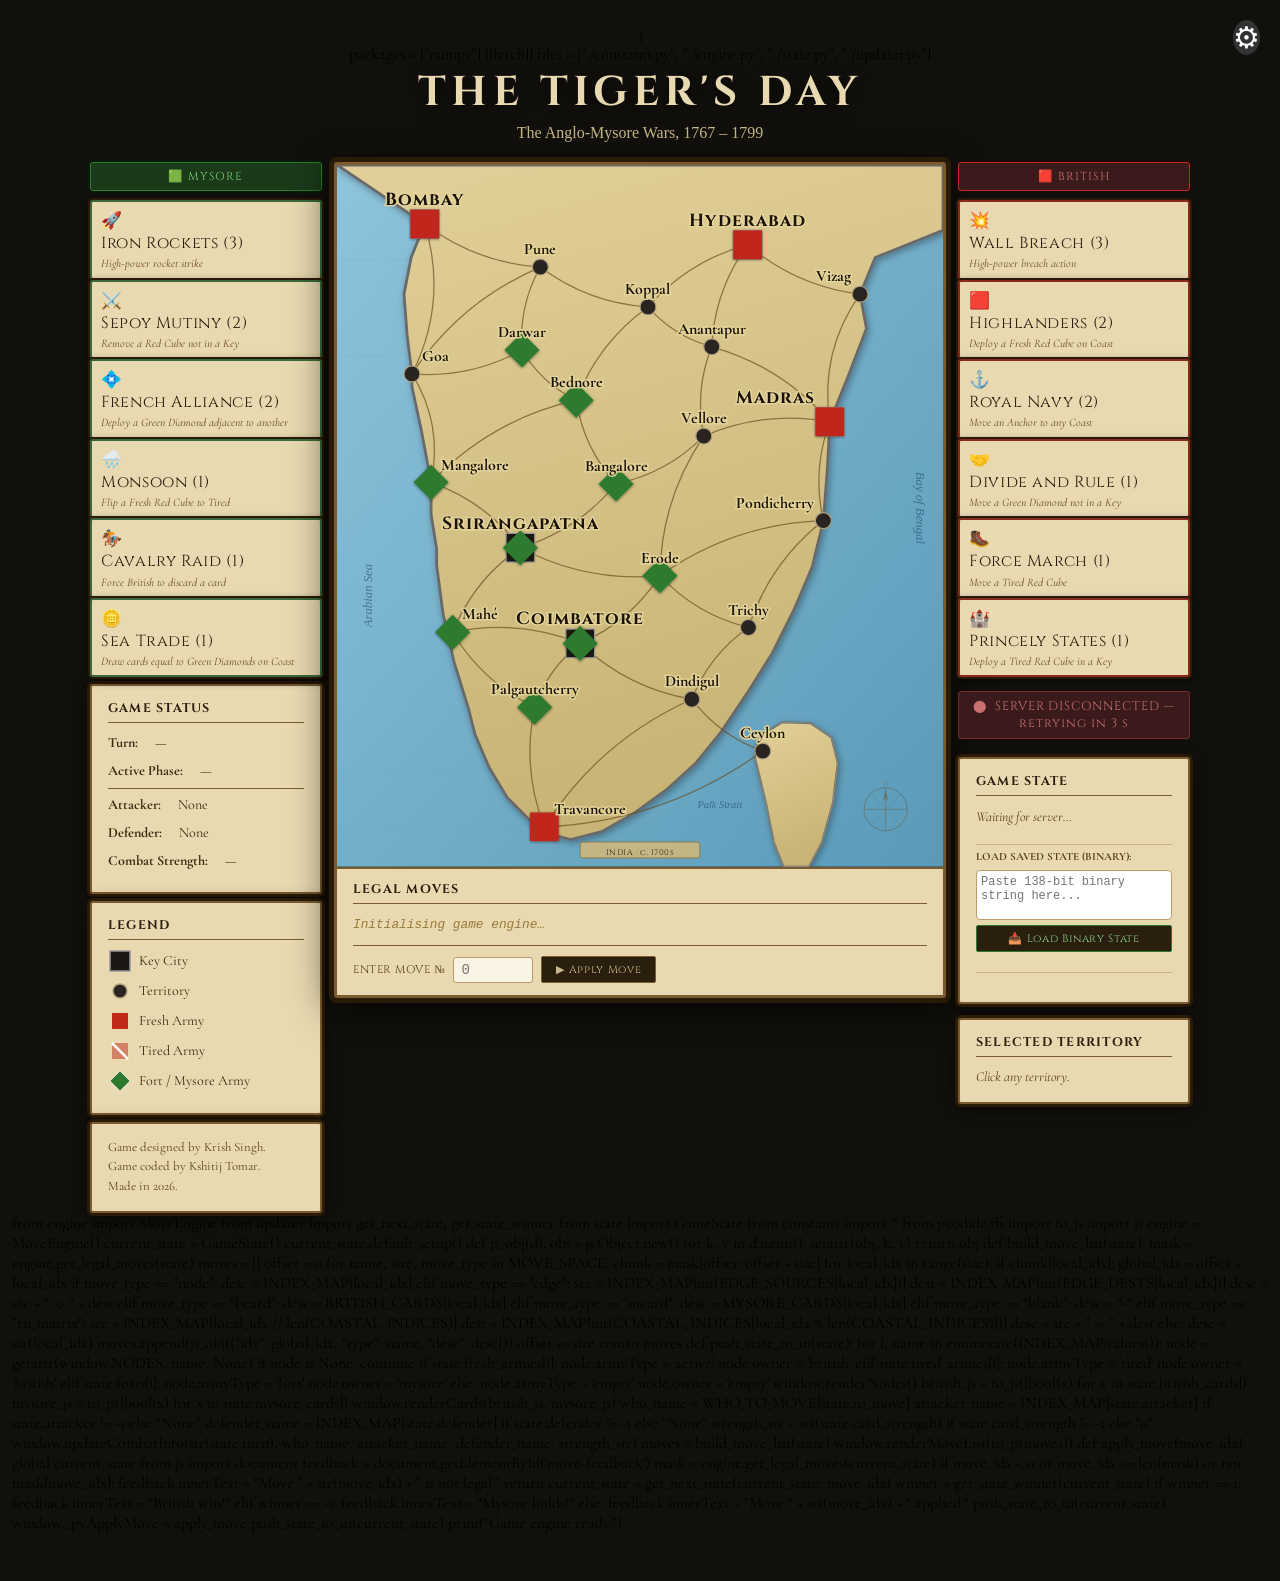
==== commit bbc553a8: "refactor: UI replacement to fit into map succintly" ====
--- a/game/index.html
+++ b/game/index.html
@@ -26,7 +26,7 @@
         header h1 { font-family: 'Cinzel', serif; font-size: clamp(1.5rem, 4vw, 2.6rem); color: #e8d9b0; letter-spacing: .13em; text-shadow: 0 2px 16px #000b; }
         header p { font-family: 'IM Fell English', serif; color: #c9b98a; font-size: 1rem; margin-top: 4px; }
         .layout { display: flex; gap: 12px; align-items: flex-start; width: 100%; max-width: 1100px; }
-        .map-card { flex: 1 1 660px; border: 3px solid var(--border); border-radius: 3px; box-shadow: 0 0 0 5px #2a1a08, 0 8px 40px #000d; overflow: hidden; animation: fadeIn 1s ease both .15s; }
+        .map-card { flex: 1 1 660px; border: 3px solid var(--border); border-radius: 3px; box-shadow: 0 0 0 5px #2a1a08, 0 8px 40px #000d; overflow: hidden; animation: fadeIn 1s ease both .15s; display: flex; flex-direction: column; }
         svg#board { display: block; width: 100%; height: auto; }
         .left-section { flex: 0 0 232px; display: flex; flex-direction: column; gap: 7px; animation: fadeIn 1s ease both .3s; }
         .cards-col-header { font-family: 'Cinzel', serif; font-size: .72rem; letter-spacing: .1em; padding: 6px 8px; border-radius: 3px; text-align: center; margin-bottom: 2px; }
@@ -181,6 +181,16 @@
             <g id="edge-layer"></g>
             <g id="node-layer"></g>
         </svg>
+        <div style="background:var(--parchment); border-top: 2px solid var(--border); padding: 12px 16px;">
+            <h2 style="font-family:'Cinzel',serif; font-size:.78rem; letter-spacing:.1em; color:var(--ink); border-bottom:1px solid var(--border); padding-bottom:5px; margin-bottom:10px;">LEGAL MOVES <span id="move-count-badge" style="font-family:'Cinzel',serif; font-size:.65rem; color:#9a7a3a; margin-left:6px;"></span></h2>
+            <div id="move-list" style="font-family:monospace; font-size:.80rem; color:#3a2a10; line-height:1.7; max-height:180px; overflow-y:auto; padding-right:4px;"><em style="color:#9a7a3a">Initialising game engine…</em></div>
+            <div style="display:flex; gap:8px; align-items:center; margin-top:10px; border-top:1px solid var(--border); padding-top:10px; flex-wrap:wrap;">
+                <label for="move-number-input" style="font-family:'Cinzel',serif; font-size:.70rem; color:#5a3e18; letter-spacing:.05em; white-space:nowrap;">ENTER MOVE №</label>
+                <input id="move-number-input" type="number" min="0" placeholder="0" style="font-family:monospace; font-size:.88rem; width:80px; padding:4px 7px; border:1px solid #bc9a6c; border-radius:3px; background:#faf4e4; color:var(--ink);" />
+                <button id="submit-move-btn" onclick="submitMove()" style="font-family:'Cinzel',serif; font-size:.68rem; letter-spacing:.06em; background:#2a1f0e; color:#c9b98a; border:1px solid var(--border); border-radius:2px; padding:5px 14px; cursor:pointer;">▶ Apply Move</button>
+                <span id="move-feedback" style="font-family:'IM Fell English',serif; font-size:.80rem; color:#5a3e18; font-style:italic; flex:1; min-width:120px;"></span>
+            </div>
+        </div>
     </div>
 
     <div class="right-section">
@@ -214,19 +224,6 @@
                     <button class="action-btn" onclick="setActive()">⚡ Refresh Army</button>
                 </div>
             </div>
-        </div>
-    </div>
-</div>
-
-<div class="move-console">
-    <div class="panel">
-        <h2>LEGAL MOVES <span id="move-count-badge"></span></h2>
-        <div id="move-list"><em style="color:#9a7a3a">Initialising game engine…</em></div>
-        <div class="console-input-row">
-            <label for="move-number-input">ENTER MOVE №</label>
-            <input id="move-number-input" type="number" min="0" placeholder="0" />
-            <button id="submit-move-btn" onclick="submitMove()">▶ Apply Move</button>
-            <span id="move-feedback"></span>
         </div>
     </div>
 </div>
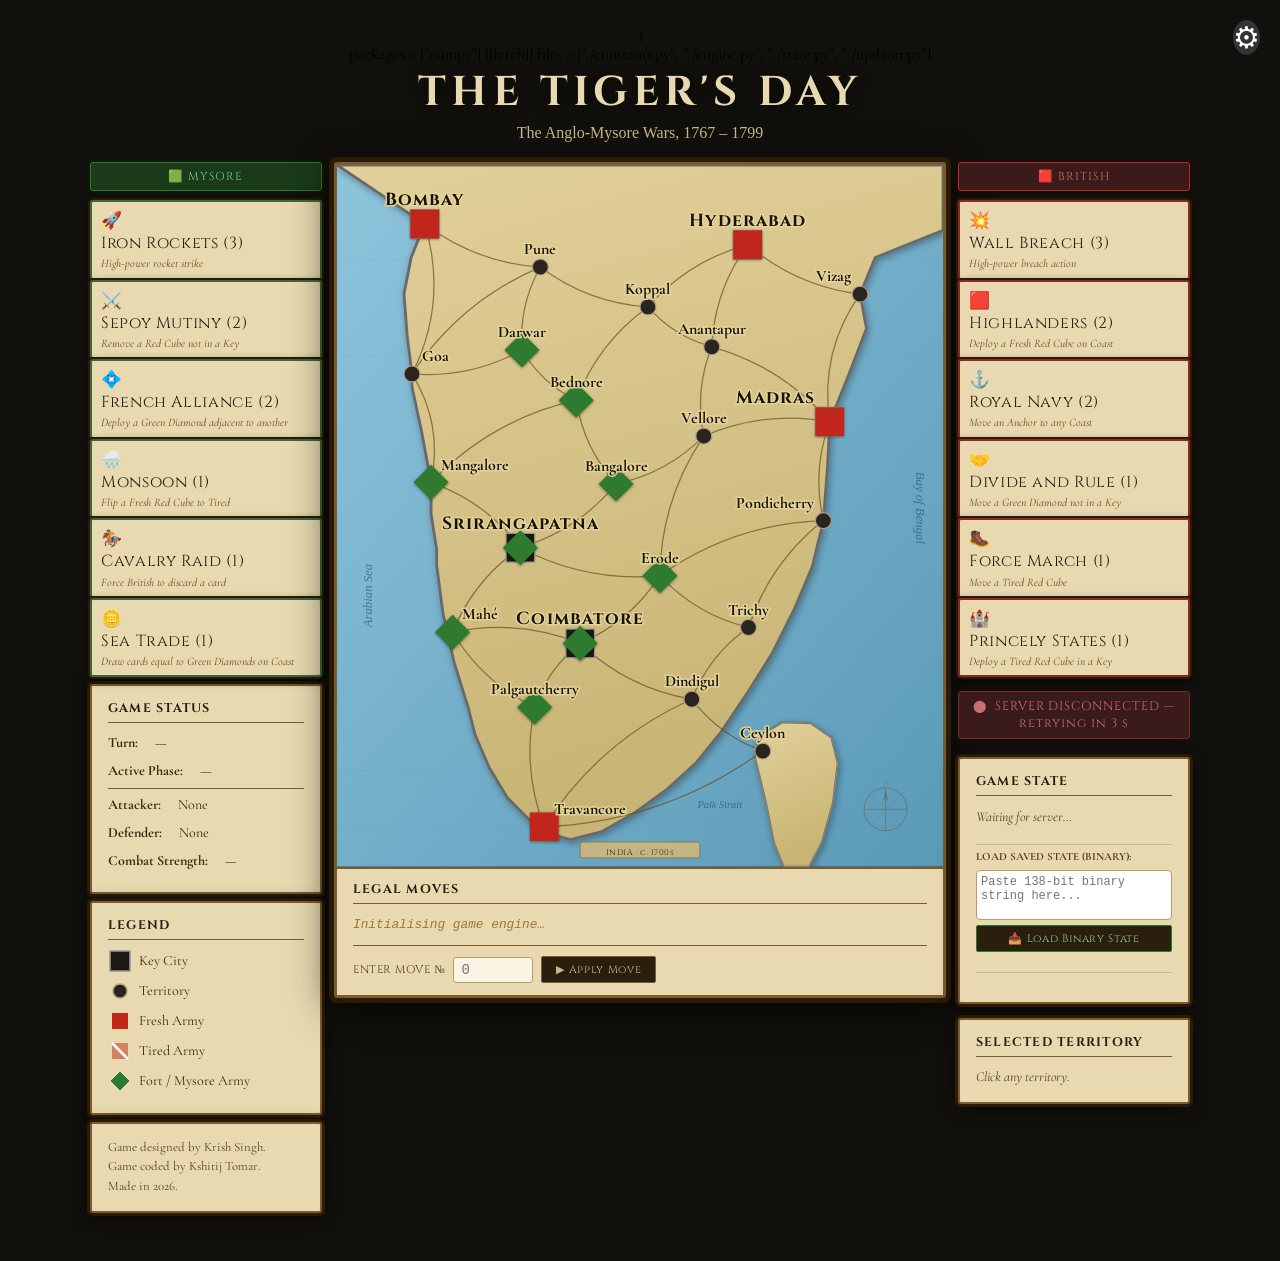
==== commit 9b1e3fba: "fix: legal moves updates for any input game state" ====
--- a/game/index.html
+++ b/game/index.html
@@ -692,13 +692,15 @@
 }
 </script>
 
-<py-script>
+<script type="py">
 from engine import MoveEngine
 from updater import get_next_state, get_state_winner
 from state import GameState
 from constants import *
 from pyodide.ffi import to_js
+from pyscript import when, window, document
 import js
+import numpy as np
 
 engine = MoveEngine()
 current_state = GameState()
@@ -793,9 +795,36 @@
     push_state_to_ui(current_state)
 
 window._pyApplyMove = apply_move
+
+@when("click", "#load-state-btn")
+def load_saved_state(event=None):
+    global current_state
+    raw_input = document.getElementById('save-input').value.strip()
+    if len(raw_input) != 138:
+        window.alert(f"Invalid state string! Expected exactly 138 bits, got {len(raw_input)}.")
+        return
+    new_state = GameState()
+    try:
+        new_state.vector = np.array([bool(int(b)) for b in raw_input], dtype=bool)
+    except ValueError:
+        window.alert("Invalid input! Please provide a string consisting purely of 1s and 0s.")
+        return
+    try:
+        for i in range(12, 136):
+            if all(new_state.vector[i : i+3]):
+                t_idx = (i - 12) // 3
+                name = INDEX_MAP[t_idx] if t_idx in INDEX_MAP else f"Bit {i}"
+                raise ValueError(f"Invalid Binary: Triple consecutive 1s detected starting at {name}")
+    except ValueError as e:
+        window.alert(str(e))
+        return
+    current_state = new_state
+    push_state_to_ui(current_state)
+    print("State loaded and legal moves updated.")
+
 push_state_to_ui(current_state)
 print("Game engine ready.")
-</py-script>
+</script>
 
 </body>
 </html>
